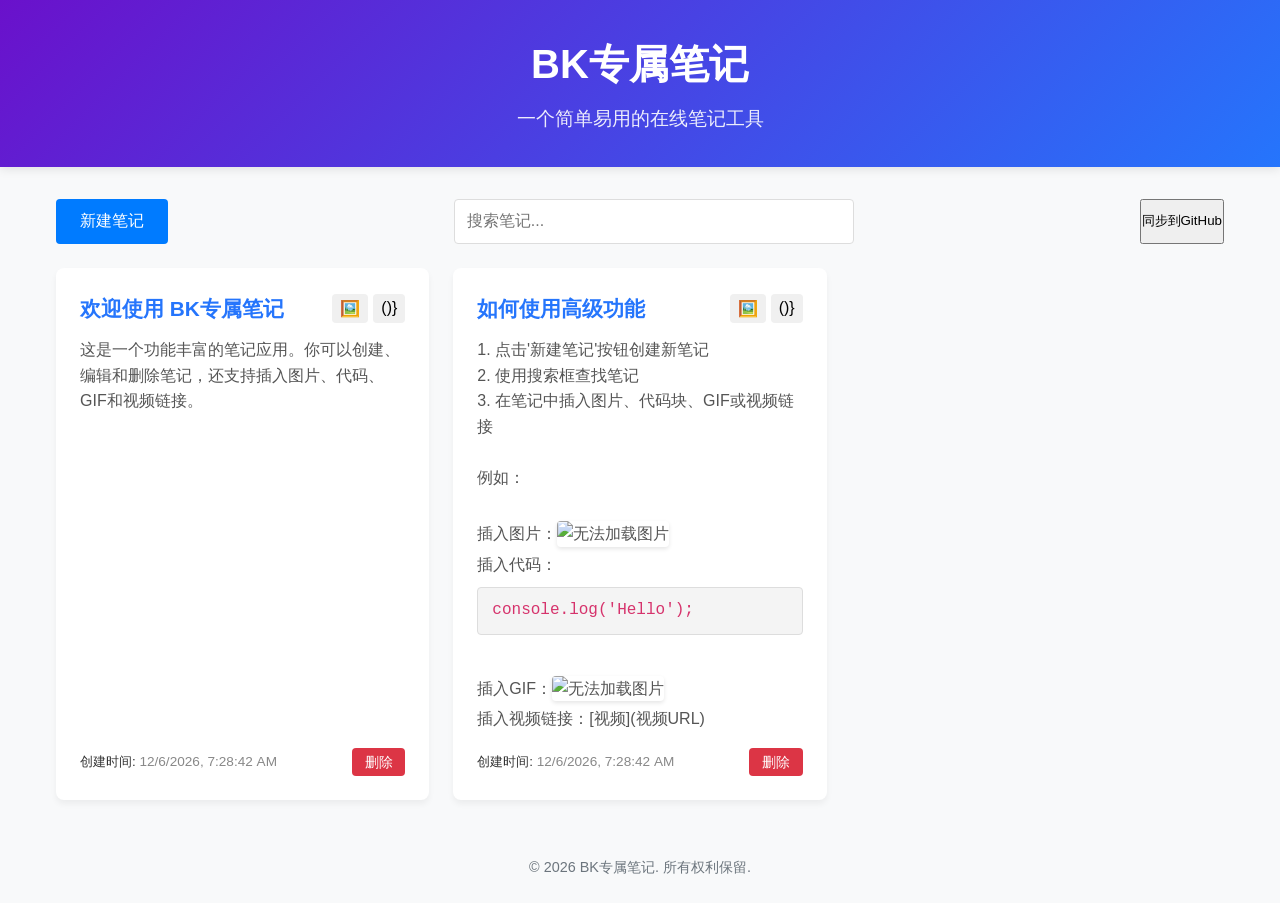
==== edit.html @ d9bf28ca "1.0.1.20260127框架" ====
<!DOCTYPE html>
<html lang="zh-CN">
<head>
    <meta charset="UTF-8">
    <meta name="viewport" content="width=device-width, initial-scale=1.0">
    <title>编辑笔记 - BK专属笔记</title>
    <link rel="stylesheet" href="css/style.css">
    <style>
        .editor-container {
            max-width: 800px;
            margin: 2rem auto;
            padding: 0 1rem;
        }

        .editor-header {
            display: flex;
            justify-content: space-between;
            margin-bottom: 1.5rem;
            align-items: center;
        }

        .editor-title {
            flex-grow: 1;
            font-size: 1.5rem;
            padding: 0.5rem;
            border: 2px solid #ddd;
            border-radius: 4px;
            margin-right: 1rem;
        }

        .editor-content {
            min-height: 400px;
            padding: 1rem;
            border: 2px solid #ddd;
            border-radius: 4px;
            margin-bottom: 1.5rem;
            line-height: 1.6;
        }

        .editor-toolbar {
            display: flex;
            gap: 10px;
            margin-bottom: 1rem;
            flex-wrap: wrap;
        }

        .editor-toolbar button {
            background: #f0f0f0;
            border: none;
            border-radius: 4px;
            padding: 8px 12px;
            cursor: pointer;
        }

        .editor-toolbar button:hover {
            background: #e0e0e0;
        }

        .save-btn {
            background: #007bff;
            color: white;
            border: none;
            padding: 0.75rem 1.5rem;
            border-radius: 4px;
            cursor: pointer;
            font-size: 1rem;
        }

        .save-btn:hover {
            background: #0069d9;
        }

        .back-btn {
            background: #6c757d;
            color: white;
            border: none;
            padding: 0.75rem 1.5rem;
            border-radius: 4px;
            cursor: pointer;
            font-size: 1rem;
            text-decoration: none;
            display: inline-block;
            margin-right: 10px;
        }

        .back-btn:hover {
            background: #5a6268;
        }

        .note-info {
            color: #6c757d;
            margin-bottom: 1rem;
        }
        
        #imageUploadInput {
            display: none;
        }
    </style>
</head>
<body>
    <header>
        <h1>BK专属笔记</h1>
        <p>一个简单易用的在线笔记工具</p>
    </header>

    <div class="editor-container">
        <a href="index.html" class="back-btn">返回列表</a>
        <button id="saveNote" class="save-btn">保存笔记</button>
        <button id="deleteNote" class="save-btn" style="background: #dc3545;">删除笔记</button>

        <div class="note-info">
            <small>创建时间: <span id="noteDate"></span></small>
        </div>

        <div class="editor-header">
            <input type="text" id="noteTitle" class="editor-title" placeholder="笔记标题">
        </div>

        <div class="editor-toolbar">
            <button id="insertImageBtn" title="插入图片">🖼️ 插入图片</button>
            <button id="uploadLocalImageBtn" title="上传本地图片">📁 上传本地图片</button>
            <input type="file" id="imageUploadInput" accept="image/*">
            <button id="insertCodeBtn" title="插入代码">()}</button>
            <button id="insertLinkBtn" title="插入链接">🔗</button>
        </div>

        <div id="editorContent" class="editor-content" contenteditable="true" placeholder="在此输入笔记内容..."></div>
    </div>

    <script>
        document.addEventListener('DOMContentLoaded', function() {
            // 获取URL参数中的笔记ID
            const urlParams = new URLSearchParams(window.location.search);
            const noteId = parseInt(urlParams.get('id'));

            if (!noteId) {
                alert('未找到笔记ID');
                window.location.href = 'index.html';
                return;
            }

            // 加载笔记数据
            let notes = JSON.parse(localStorage.getItem('notes')) || [];
            let note = notes.find(note => note.id === noteId);

            if (!note) {
                alert('未找到对应的笔记');
                window.location.href = 'index.html';
                return;
            }

            // 显示笔记数据
            document.getElementById('noteTitle').value = note.title;
            document.getElementById('editorContent').innerHTML = processContent(note.content);
            
            const date = new Date(note.date);
            document.getElementById('noteDate').textContent = date.toLocaleString();

            // 保存笔记
            document.getElementById('saveNote').addEventListener('click', function() {
                note.title = document.getElementById('noteTitle').value;
                note.content = document.getElementById('editorContent').innerText;
                note.date = new Date().toISOString();

                // 更新本地存储
                const updatedNotes = notes.map(n => n.id === noteId ? note : n);
                localStorage.setItem('notes', JSON.stringify(updatedNotes));

                alert('笔记已保存！');
            });

            // 插入图片功能
            document.getElementById('insertImageBtn').addEventListener('click', function() {
                const imageUrl = prompt('请输入图片URL:');
                if (imageUrl) {
                    insertImage(imageUrl);
                }
            });

            // 上传本地图片功能
            document.getElementById('uploadLocalImageBtn').addEventListener('click', function() {
                document.getElementById('imageUploadInput').click();
            });

            // 处理文件选择
            document.getElementById('imageUploadInput').addEventListener('change', function(e) {
                const file = e.target.files[0];
                if (file) {
                    if (!file.type.match('image.*')) {
                        alert('请选择图片文件！');
                        return;
                    }
                    
                    const reader = new FileReader();
                    reader.onload = function(e) {
                        const imageDataUrl = e.target.result;
                        insertImage(imageDataUrl);
                    };
                    reader.readAsDataURL(file);
                }
            });

            // 插入图片的通用函数
            function insertImage(src) {
                const contentDiv = document.getElementById('editorContent');
                const imgTag = `<img src="${src}" alt="插入的图片" style="max-width: 100%; margin: 10px 0; border-radius: 4px; box-shadow: 0 2px 4px rgba(0,0,0,0.1);">`;
                contentDiv.focus();
                
                // 在光标位置插入图片
                const selection = window.getSelection();
                if (selection.rangeCount > 0) {
                    const range = selection.getRangeAt(0);
                    const tempEl = document.createElement('div');
                    tempEl.innerHTML = imgTag;
                    
                    // 如果有选中内容，则替换它
                    range.deleteContents();
                    range.insertNode(tempEl.firstChild.cloneNode(true));
                } else {
                    // 如果没有选中内容，则在末尾添加
                    contentDiv.innerHTML += imgTag;
                }
            }

            // 插入代码功能
            document.getElementById('insertCodeBtn').addEventListener('click', function() {
                const codeContent = prompt('请输入代码内容:');
                if (codeContent) {
                    const contentDiv = document.getElementById('editorContent');
                    const codeTag = `<pre><code>${codeContent}</code></pre>`;
                    contentDiv.focus();
                    
                    // 在光标位置插入代码
                    const selection = window.getSelection();
                    if (selection.rangeCount > 0) {
                        const range = selection.getRangeAt(0);
                        const tempEl = document.createElement('div');
                        tempEl.innerHTML = codeTag;
                        
                        // 如果有选中内容，则替换它
                        range.deleteContents();
                        range.insertNode(tempEl.firstChild.cloneNode(true));
                    } else {
                        // 如果没有选中内容，则在末尾添加
                        contentDiv.innerHTML += codeTag;
                    }
                }
            });

            // 插入链接功能
            document.getElementById('insertLinkBtn').addEventListener('click', function() {
                const linkUrl = prompt('请输入链接URL:');
                const linkText = prompt('请输入链接文本:');
                if (linkUrl && linkText) {
                    const contentDiv = document.getElementById('editorContent');
                    const linkTag = `<a href="${linkUrl}" target="_blank">${linkText}</a>`;
                    contentDiv.focus();
                    
                    // 在光标位置插入链接
                    const selection = window.getSelection();
                    if (selection.rangeCount > 0) {
                        const range = selection.getRangeAt(0);
                        const textNode = document.createTextNode(linkTag);
                        
                        // 如果有选中内容，则替换它
                        range.deleteContents();
                        range.insertNode(textNode);
                    } else {
                        // 如果没有选中内容，则在末尾添加
                        contentDiv.innerHTML += ` ${linkTag}`;
                    }
                }
            });

            // 处理内容中的Markdown语法
            function processContent(content) {
                // 处理代码块
                content = content.replace(/```(\w*)\n([\s\S]*?)```/g, '<pre><code class="$1">$2</code></pre>');
                
                // 处理行内代码
                content = content.replace(/`(.*?)`/g, '<code>$1</code>');
                
                // 处理图片和GIF（包括本地图片数据URL）
                content = content.replace(/!\[(.*?)\]\((.*?)\)/g, '<img src="$2" alt="$1" title="$1" style="max-width: 100%; margin: 10px 0; border-radius: 4px; box-shadow: 0 2px 4px rgba(0,0,0,0.1);" onError="this.onerror=null;this.src=\'\';this.alt=\'无法加载图片\';">');
                
                // 处理视频链接
                content = content.replace(/\[(.*?)\]\((https?:\/\/.*?\.(mp4|webm|ogg))\)/g, '<video controls width="100%"><source src="$2" type="video/$3">您的浏览器不支持视频标签。</video>');
                
                // 处理普通链接
                content = content.replace(/\[(.*?)\]\((https?:\/\/.*?)\)/g, '<a href="$2" target="_blank">$1</a>');
                
                // 处理换行
                content = content.replace(/\n/g, '<br>');
                
                return content;
            }

            // 删除笔记功能
            document.getElementById('deleteNote').addEventListener('click', function() {
                if (confirm('确定要删除这篇笔记吗？此操作不可撤销！')) {
                    const updatedNotes = notes.filter(n => n.id !== noteId);
                    localStorage.setItem('notes', JSON.stringify(updatedNotes));
                    alert('笔记已删除！');
                    window.location.href = 'index.html';
                }
            });
        });
    </script>
</body>
</html>
---- css/style.css ----
/* BK专属笔记网站基础样式 */
* {
    margin: 0;
    padding: 0;
    box-sizing: border-box;
}

body {
    font-family: 'Segoe UI', Tahoma, Geneva, Verdana, sans-serif;
    line-height: 1.6;
    color: #333;
    background-color: #f8f9fa;
}

header {
    background: linear-gradient(135deg, #6a11cb 0%, #2575fc 100%);
    color: white;
    text-align: center;
    padding: 2rem 0;
    box-shadow: 0 2px 10px rgba(0,0,0,0.1);
}

header h1 {
    font-size: 2.5rem;
    margin-bottom: 0.5rem;
}

header p {
    font-size: 1.2rem;
    opacity: 0.9;
}

main {
    max-width: 1200px;
    margin: 2rem auto;
    padding: 0 1rem;
}

.controls {
    display: flex;
    justify-content: space-between;
    margin-bottom: 1.5rem;
    flex-wrap: wrap;
    gap: 1rem;
}

#newNote, #backupToGithub {
    background: #007bff;
    color: white;
    border: none;
    padding: 0.75rem 1.5rem;
    border-radius: 4px;
    cursor: pointer;
    font-size: 1rem;
    transition: background 0.3s;
}

#newNote:hover, #backupToGithub:hover {
    background: #0069d9;
}

#backupToGithub {
    background: #28a745;
}

#backupToGithub:hover {
    background: #218838;
}

#searchNotes {
    flex-grow: 1;
    max-width: 400px;
    padding: 0.75rem;
    border: 1px solid #ddd;
    border-radius: 4px;
    font-size: 1rem;
}

#notesContainer {
    display: grid;
    grid-template-columns: repeat(auto-fill, minmax(300px, 1fr));
    gap: 1.5rem;
}

.note {
    background: white;
    border-radius: 8px;
    padding: 1.5rem;
    box-shadow: 0 4px 6px rgba(0,0,0,0.05);
    transition: transform 0.3s, box-shadow 0.3s;
    display: flex;
    flex-direction: column;
}

.note:hover {
    transform: translateY(-5px);
    box-shadow: 0 6px 12px rgba(0,0,0,0.1);
}

.note-header {
    display: flex;
    justify-content: space-between;
    align-items: center;
    margin-bottom: 0.75rem;
}

.note-title {
    color: #2575fc;
    margin-bottom: 0;
    font-size: 1.3rem;
    flex-grow: 1;
    margin-right: 10px;
}

.note-toolbar {
    display: flex;
    gap: 5px;
}

.note-toolbar button {
    background: #f0f0f0;
    border: none;
    border-radius: 4px;
    padding: 5px 8px;
    cursor: pointer;
    font-size: 1rem;
}

.note-toolbar button:hover {
    background: #e0e0e0;
}

.note-content {
    flex-grow: 1;
    margin-bottom: 1rem;
    color: #555;
    overflow-wrap: break-word;
    min-height: 100px;
    outline: none;
}

.note-content img {
    max-width: 100%;
    border-radius: 4px;
    margin: 5px 0;
    box-shadow: 0 2px 4px rgba(0,0,0,0.1);
}

.note-content video {
    max-width: 100%;
    margin: 5px 0;
}

.note-content pre {
    background-color: #f4f4f4;
    border: 1px solid #ddd;
    border-radius: 4px;
    padding: 10px;
    margin: 10px 0;
    overflow-x: auto;
    font-family: 'Courier New', monospace;
}

.note-content code {
    font-family: 'Courier New', monospace;
    background-color: #f4f4f4;
    padding: 2px 4px;
    border-radius: 3px;
    color: #d6336c;
}

.note-content a {
    color: #007bff;
    text-decoration: none;
}

.note-content a:hover {
    text-decoration: underline;
}

.note-actions {
    display: flex;
    justify-content: space-between;
    align-items: center;
}

.delete-note {
    background: #dc3545;
    color: white;
    border: none;
    padding: 0.3rem 0.8rem;
    border-radius: 4px;
    cursor: pointer;
    font-size: 0.9rem;
}

.delete-note:hover {
    background: #c82333;
}

.note .date {
    color: #888;
    font-size: 0.85rem;
    text-align: right;
}

.no-notes {
    text-align: center;
    font-size: 1.2rem;
    color: #6c757d;
    padding: 2rem;
}

footer {
    text-align: center;
    padding: 1.5rem;
    color: #6c757d;
    font-size: 0.9rem;
    margin-top: 2rem;
}

@media (max-width: 768px) {
    .controls {
        flex-direction: column;
    }
    
    #searchNotes {
        max-width: 100%;
    }
    
    #notesContainer {
        grid-template-columns: 1fr;
    }
}
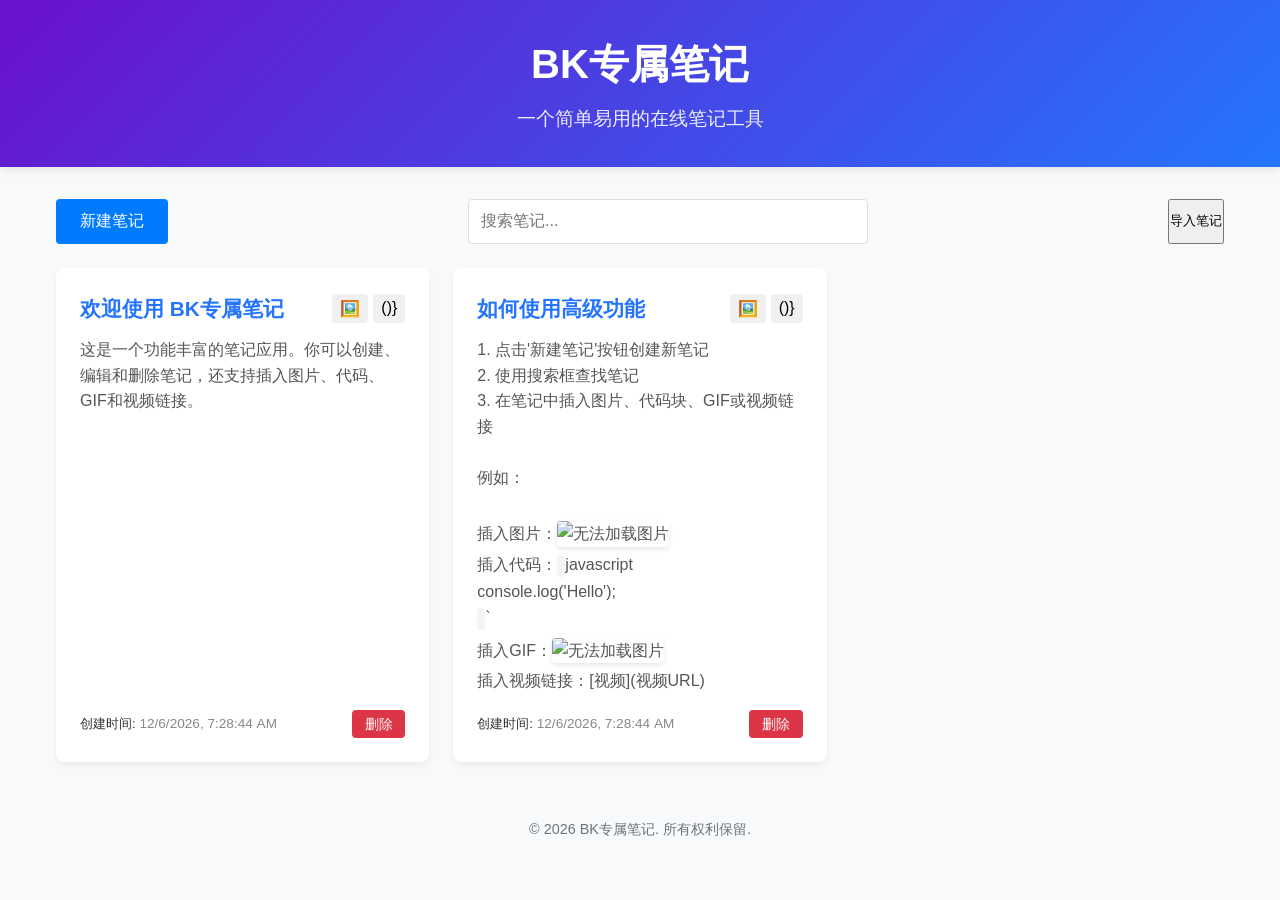
==== commit 72d44d50: "完善功能" ====
--- a/edit.html
+++ b/edit.html
@@ -5,6 +5,7 @@
     <meta name="viewport" content="width=device-width, initial-scale=1.0">
     <title>编辑笔记 - BK专属笔记</title>
     <link rel="stylesheet" href="css/style.css">
+    <link href="https://cdn.quilljs.com/1.3.6/quill.snow.css" rel="stylesheet">
     <style>
         .editor-container {
             max-width: 800px;
@@ -28,32 +29,20 @@
             margin-right: 1rem;
         }
 
-        .editor-content {
+        .ql-editor {
             min-height: 400px;
-            padding: 1rem;
+            font-size: 1rem;
+            line-height: 1.6;
+        }
+
+        .ql-container {
             border: 2px solid #ddd;
             border-radius: 4px;
-            margin-bottom: 1.5rem;
-            line-height: 1.6;
-        }
-
-        .editor-toolbar {
-            display: flex;
-            gap: 10px;
-            margin-bottom: 1rem;
-            flex-wrap: wrap;
-        }
-
-        .editor-toolbar button {
-            background: #f0f0f0;
-            border: none;
-            border-radius: 4px;
-            padding: 8px 12px;
-            cursor: pointer;
-        }
-
-        .editor-toolbar button:hover {
-            background: #e0e0e0;
+        }
+
+        .ql-toolbar {
+            border: 2px solid #ddd !important;
+            border-radius: 4px 4px 0 0 !important;
         }
 
         .save-btn {
@@ -87,6 +76,20 @@
             background: #5a6268;
         }
 
+        .delete-btn {
+            background: #dc3545;
+            color: white;
+            border: none;
+            padding: 0.75rem 1.5rem;
+            border-radius: 4px;
+            cursor: pointer;
+            font-size: 1rem;
+        }
+
+        .delete-btn:hover {
+            background: #c82333;
+        }
+
         .note-info {
             color: #6c757d;
             margin-bottom: 1rem;
@@ -95,6 +98,20 @@
         #imageUploadInput {
             display: none;
         }
+        
+        .toolbar-button {
+            background: #f0f0f0;
+            border: none;
+            border-radius: 4px;
+            padding: 8px 12px;
+            cursor: pointer;
+            margin: 0 2px;
+        }
+        
+        .toolbar-button:hover {
+            background: #e0e0e0;
+        }
+        
     </style>
 </head>
 <body>
@@ -106,7 +123,8 @@
     <div class="editor-container">
         <a href="index.html" class="back-btn">返回列表</a>
         <button id="saveNote" class="save-btn">保存笔记</button>
-        <button id="deleteNote" class="save-btn" style="background: #dc3545;">删除笔记</button>
+        <button id="deleteNote" class="delete-btn">删除笔记</button>
+        <button id="exportNote" class="save-btn" style="background: #28a745;">导出笔记</button>
 
         <div class="note-info">
             <small>创建时间: <span id="noteDate"></span></small>
@@ -116,17 +134,42 @@
             <input type="text" id="noteTitle" class="editor-title" placeholder="笔记标题">
         </div>
 
-        <div class="editor-toolbar">
-            <button id="insertImageBtn" title="插入图片">🖼️ 插入图片</button>
-            <button id="uploadLocalImageBtn" title="上传本地图片">📁 上传本地图片</button>
-            <input type="file" id="imageUploadInput" accept="image/*">
-            <button id="insertCodeBtn" title="插入代码">()}</button>
-            <button id="insertLinkBtn" title="插入链接">🔗</button>
+        <div id="toolbar">
+            <span class="ql-formats">
+                <select class="ql-header">
+                    <option value="1">标题1</option>
+                    <option value="2">标题2</option>
+                    <option value="3">标题3</option>
+                    <option value="4">标题4</option>
+                    <option value="5">标题5</option>
+                    <option value="6">标题6</option>
+                    <option selected>正文</option>
+                </select>
+            </span>
+            <span class="ql-formats">
+                <button class="ql-bold"></button>
+                <button class="ql-italic"></button>
+                <button class="ql-underline"></button>
+                <button class="ql-strike"></button>
+            </span>
+            <span class="ql-formats">
+                <button class="ql-list" value="ordered"></button>
+                <button class="ql-list" value="bullet"></button>
+            </span>
+            <span class="ql-formats">
+                <button class="ql-link"></button>
+                <button class="ql-image"></button>
+                <button class="ql-video"></button>
+            </span>
+            <span class="ql-formats">
+                <button class="ql-clean"></button>
+            </span>
         </div>
-
-        <div id="editorContent" class="editor-content" contenteditable="true" placeholder="在此输入笔记内容..."></div>
+        <div id="editor" style="border: 2px solid #ddd; border-radius: 4px; border-top: none;"></div>
     </div>
 
+    <script src="https://cdn.quilljs.com/1.3.6/quill.min.js"></script>
+    <script src="https://cdnjs.cloudflare.com/ajax/libs/jszip/3.10.1/jszip.min.js"></script>
     <script>
         document.addEventListener('DOMContentLoaded', function() {
             // 获取URL参数中的笔记ID
@@ -149,9 +192,17 @@
                 return;
             }
 
+            // 初始化Quill编辑器
+            const quill = new Quill('#editor', {
+                modules: {
+                    toolbar: '#toolbar',
+                },
+                theme: 'snow'
+            });
+
             // 显示笔记数据
             document.getElementById('noteTitle').value = note.title;
-            document.getElementById('editorContent').innerHTML = processContent(note.content);
+            quill.root.innerHTML = note.content;
             
             const date = new Date(note.date);
             document.getElementById('noteDate').textContent = date.toLocaleString();
@@ -159,7 +210,7 @@
             // 保存笔记
             document.getElementById('saveNote').addEventListener('click', function() {
                 note.title = document.getElementById('noteTitle').value;
-                note.content = document.getElementById('editorContent').innerText;
+                note.content = quill.root.innerHTML; // 使用innerHTML而不是innerText，以保留HTML格式
                 note.date = new Date().toISOString();
 
                 // 更新本地存储
@@ -169,133 +220,7 @@
                 alert('笔记已保存！');
             });
 
-            // 插入图片功能
-            document.getElementById('insertImageBtn').addEventListener('click', function() {
-                const imageUrl = prompt('请输入图片URL:');
-                if (imageUrl) {
-                    insertImage(imageUrl);
-                }
-            });
-
-            // 上传本地图片功能
-            document.getElementById('uploadLocalImageBtn').addEventListener('click', function() {
-                document.getElementById('imageUploadInput').click();
-            });
-
-            // 处理文件选择
-            document.getElementById('imageUploadInput').addEventListener('change', function(e) {
-                const file = e.target.files[0];
-                if (file) {
-                    if (!file.type.match('image.*')) {
-                        alert('请选择图片文件！');
-                        return;
-                    }
-                    
-                    const reader = new FileReader();
-                    reader.onload = function(e) {
-                        const imageDataUrl = e.target.result;
-                        insertImage(imageDataUrl);
-                    };
-                    reader.readAsDataURL(file);
-                }
-            });
-
-            // 插入图片的通用函数
-            function insertImage(src) {
-                const contentDiv = document.getElementById('editorContent');
-                const imgTag = `<img src="${src}" alt="插入的图片" style="max-width: 100%; margin: 10px 0; border-radius: 4px; box-shadow: 0 2px 4px rgba(0,0,0,0.1);">`;
-                contentDiv.focus();
-                
-                // 在光标位置插入图片
-                const selection = window.getSelection();
-                if (selection.rangeCount > 0) {
-                    const range = selection.getRangeAt(0);
-                    const tempEl = document.createElement('div');
-                    tempEl.innerHTML = imgTag;
-                    
-                    // 如果有选中内容，则替换它
-                    range.deleteContents();
-                    range.insertNode(tempEl.firstChild.cloneNode(true));
-                } else {
-                    // 如果没有选中内容，则在末尾添加
-                    contentDiv.innerHTML += imgTag;
-                }
-            }
-
-            // 插入代码功能
-            document.getElementById('insertCodeBtn').addEventListener('click', function() {
-                const codeContent = prompt('请输入代码内容:');
-                if (codeContent) {
-                    const contentDiv = document.getElementById('editorContent');
-                    const codeTag = `<pre><code>${codeContent}</code></pre>`;
-                    contentDiv.focus();
-                    
-                    // 在光标位置插入代码
-                    const selection = window.getSelection();
-                    if (selection.rangeCount > 0) {
-                        const range = selection.getRangeAt(0);
-                        const tempEl = document.createElement('div');
-                        tempEl.innerHTML = codeTag;
-                        
-                        // 如果有选中内容，则替换它
-                        range.deleteContents();
-                        range.insertNode(tempEl.firstChild.cloneNode(true));
-                    } else {
-                        // 如果没有选中内容，则在末尾添加
-                        contentDiv.innerHTML += codeTag;
-                    }
-                }
-            });
-
-            // 插入链接功能
-            document.getElementById('insertLinkBtn').addEventListener('click', function() {
-                const linkUrl = prompt('请输入链接URL:');
-                const linkText = prompt('请输入链接文本:');
-                if (linkUrl && linkText) {
-                    const contentDiv = document.getElementById('editorContent');
-                    const linkTag = `<a href="${linkUrl}" target="_blank">${linkText}</a>`;
-                    contentDiv.focus();
-                    
-                    // 在光标位置插入链接
-                    const selection = window.getSelection();
-                    if (selection.rangeCount > 0) {
-                        const range = selection.getRangeAt(0);
-                        const textNode = document.createTextNode(linkTag);
-                        
-                        // 如果有选中内容，则替换它
-                        range.deleteContents();
-                        range.insertNode(textNode);
-                    } else {
-                        // 如果没有选中内容，则在末尾添加
-                        contentDiv.innerHTML += ` ${linkTag}`;
-                    }
-                }
-            });
-
-            // 处理内容中的Markdown语法
-            function processContent(content) {
-                // 处理代码块
-                content = content.replace(/```(\w*)\n([\s\S]*?)```/g, '<pre><code class="$1">$2</code></pre>');
-                
-                // 处理行内代码
-                content = content.replace(/`(.*?)`/g, '<code>$1</code>');
-                
-                // 处理图片和GIF（包括本地图片数据URL）
-                content = content.replace(/!\[(.*?)\]\((.*?)\)/g, '<img src="$2" alt="$1" title="$1" style="max-width: 100%; margin: 10px 0; border-radius: 4px; box-shadow: 0 2px 4px rgba(0,0,0,0.1);" onError="this.onerror=null;this.src=\'\';this.alt=\'无法加载图片\';">');
-                
-                // 处理视频链接
-                content = content.replace(/\[(.*?)\]\((https?:\/\/.*?\.(mp4|webm|ogg))\)/g, '<video controls width="100%"><source src="$2" type="video/$3">您的浏览器不支持视频标签。</video>');
-                
-                // 处理普通链接
-                content = content.replace(/\[(.*?)\]\((https?:\/\/.*?)\)/g, '<a href="$2" target="_blank">$1</a>');
-                
-                // 处理换行
-                content = content.replace(/\n/g, '<br>');
-                
-                return content;
-            }
-
-            // 删除笔记功能
+            // 删除笔记
             document.getElementById('deleteNote').addEventListener('click', function() {
                 if (confirm('确定要删除这篇笔记吗？此操作不可撤销！')) {
                     const updatedNotes = notes.filter(n => n.id !== noteId);
@@ -304,6 +229,127 @@
                     window.location.href = 'index.html';
                 }
             });
+            
+            // 导出单个笔记为ZIP格式
+            document.getElementById('exportNote').addEventListener('click', function() {
+                let noteContent = quill.root.innerHTML; // 使用let以便修改
+                const noteTitle = document.getElementById('noteTitle').value || '未命名笔记';
+                
+                // 创建临时容器处理图片
+                const container = document.createElement('div');
+                container.innerHTML = noteContent;
+                container.style.display = 'none';
+                document.body.appendChild(container);
+                
+                // 查找所有图片元素
+                const images = container.querySelectorAll('img');
+                const imageFilenames = [];
+                
+                images.forEach((img, index) => {
+                    const src = img.src;
+                    // 检查是否是data URL
+                    if (src.startsWith('data:')) {
+                        // 提取扩展名
+                        const mimeMatch = src.match(/^data:image\/([^;]+)/);
+                        if (mimeMatch) {
+                            const ext = mimeMatch[1].split('+')[0]; // 处理像 image/jpeg;jpeg 这样的情况
+                            const filename = `image_${index+1}.${ext}`;
+                            imageFilenames.push({ original: src, filename: filename });
+                            
+                            // 替换内容中的图片引用
+                            noteContent = noteContent.replace(src, `./images/${filename}`);
+                        }
+                    }
+                });
+                
+                // 创建ZIP
+                const zip = new JSZip();
+                const noteFolder = zip.folder(noteTitle.replace(/[<>:"/\\|?*]/g, '_'));
+                
+                // 添加图片到images文件夹
+                if (imageFilenames.length > 0) {
+                    const imagesFolder = noteFolder.folder('images');
+                    
+                    imageFilenames.forEach(imgInfo => {
+                        // 解码data URL并添加到ZIP
+                        const base64Data = imgInfo.original.split(',')[1];
+                        if (base64Data) {
+                            try {
+                                const byteCharacters = atob(base64Data);
+                                const byteNumbers = new Array(byteCharacters.length);
+                                for (let i = 0; i < byteCharacters.length; i++) {
+                                    byteNumbers[i] = byteCharacters.charCodeAt(i);
+                                }
+                                const byteArray = new Uint8Array(byteNumbers);
+                                
+                                imagesFolder.file(imgInfo.filename, byteArray, { binary: true });
+                            } catch (e) {
+                                console.error('Error processing image:', imgInfo.filename, e);
+                            }
+                        }
+                    });
+                }
+                
+                // 生成Markdown内容
+                const markdownContent = `# ${noteTitle}\n\n创建时间: ${new Date(note.date).toLocaleString()}\n\n${noteContent}`;
+                
+                // 添加Markdown文件
+                noteFolder.file(`${noteTitle.replace(/[<>:"/\\|?*]/g, '_')}.md`, markdownContent);
+                
+                // 生成并下载ZIP
+                zip.generateAsync({ type: 'blob' })
+                    .then(function(content) {
+                        // 创建下载链接
+                        const url = URL.createObjectURL(content);
+                        const link = document.createElement('a');
+                        link.href = url;
+                        link.download = `${noteTitle.replace(/[<>:"/\\|?*]/g, '_')}_note.zip`;
+                        link.click();
+                        
+                        // 释放URL对象
+                        setTimeout(() => {
+                            URL.revokeObjectURL(url);
+                        }, 100);
+                        
+                        alert(`笔记已导出为ZIP格式，包含Markdown文件和图片资源。`);
+                    });
+                
+                // 清理临时容器
+                document.body.removeChild(container);
+            });
+            
+            // 当标题改变时自动保存
+            document.getElementById('noteTitle').addEventListener('input', debounce(function() {
+                note.title = this.value;
+                updateNoteInStorage();
+            }, 1000));
+            
+            // 编辑器内容改变时自动保存
+            quill.on('text-change', debounce(function(delta, oldDelta, source) {
+                if (source === 'user') {
+                    note.content = quill.root.innerHTML;
+                    updateNoteInStorage();
+                }
+            }, 1000));
+            
+            // 防抖函数
+            function debounce(func, wait) {
+                let timeout;
+                return function executedFunction(...args) {
+                    const later = () => {
+                        clearTimeout(timeout);
+                        func(...args);
+                    };
+                    clearTimeout(timeout);
+                    timeout = setTimeout(later, wait);
+                };
+            }
+            
+            // 更新笔记到存储的辅助函数
+            function updateNoteInStorage() {
+                const updatedNotes = notes.map(n => n.id === noteId ? note : n);
+                localStorage.setItem('notes', JSON.stringify(updatedNotes));
+            }
         });
     </script>
 </body>
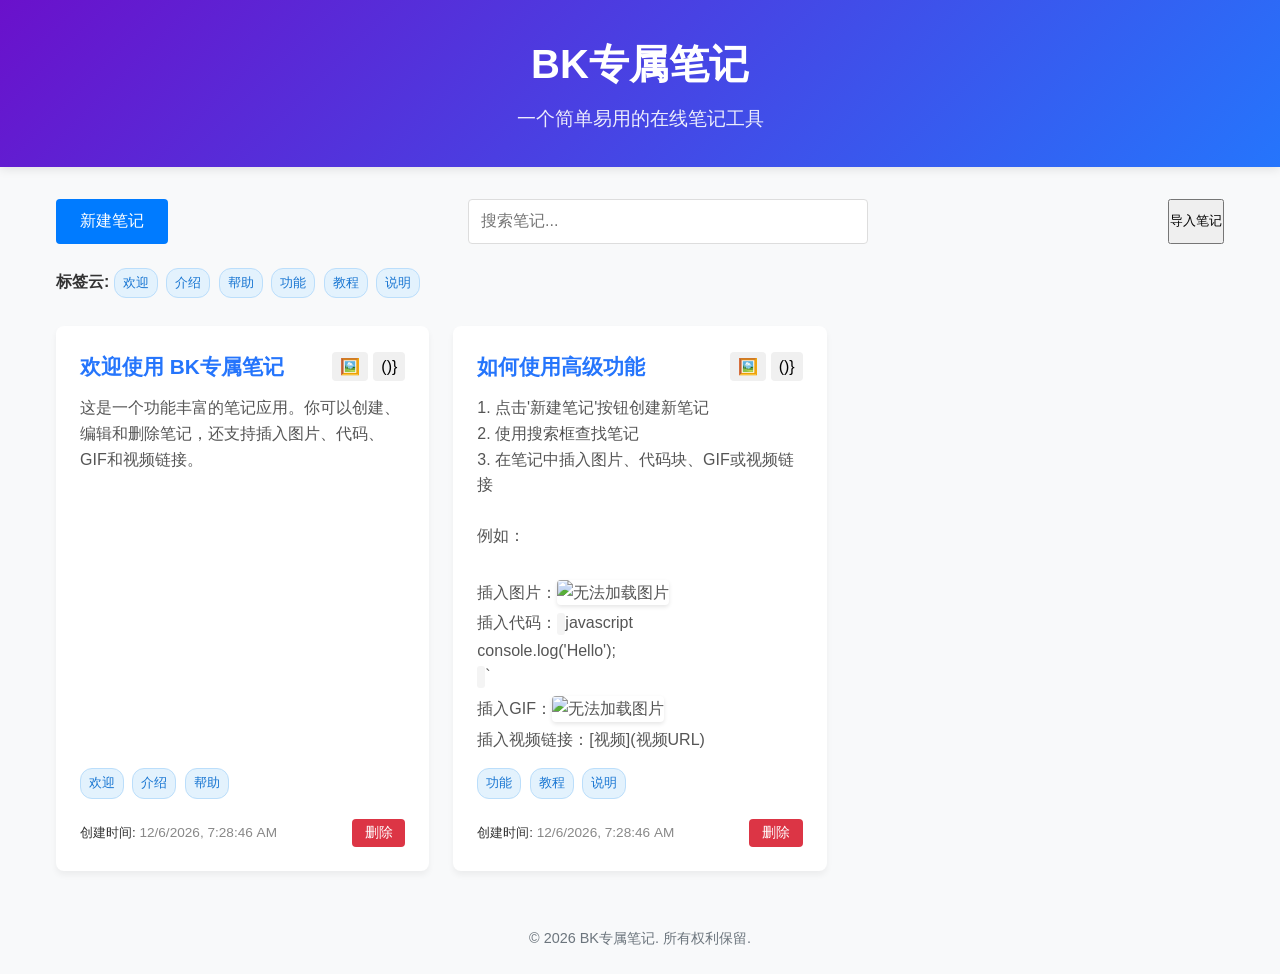
==== commit 0dd9909a: "增加tag功能" ====
--- a/edit.html
+++ b/edit.html
@@ -112,6 +112,48 @@
             background: #e0e0e0;
         }
         
+        .tags-container {
+            margin-bottom: 1rem;
+        }
+        
+        .tags-input-container {
+            display: flex;
+            flex-wrap: wrap;
+            gap: 0.5rem;
+            margin-bottom: 0.5rem;
+        }
+        
+        .tag-input {
+            flex-grow: 1;
+            padding: 0.5rem;
+            border: 1px solid #ddd;
+            border-radius: 4px;
+            font-size: 1rem;
+        }
+        
+        .tag-item {
+            display: inline-block;
+            background-color: #e3f2fd;
+            color: #1976d2;
+            padding: 0.25rem 0.5rem;
+            border-radius: 12px;
+            font-size: 0.8rem;
+            margin: 0 0.25rem 0.25rem 0;
+            cursor: pointer;
+            transition: all 0.3s ease;
+            border: 1px solid #bbdefb;
+        }
+        
+        .tag-item:hover {
+            background-color: #bbdefb;
+            transform: translateY(-1px);
+        }
+        
+        .remove-tag {
+            margin-left: 0.5rem;
+            color: #f44336;
+            cursor: pointer;
+        }
     </style>
 </head>
 <body>
@@ -132,6 +174,15 @@
 
         <div class="editor-header">
             <input type="text" id="noteTitle" class="editor-title" placeholder="笔记标题">
+        </div>
+
+        <!-- 标签编辑区域 -->
+        <div class="tags-container">
+            <label for="tagInput"><strong>标签:</strong></label>
+            <div class="tags-input-container">
+                <input type="text" id="tagInput" class="tag-input" placeholder="输入标签，回车添加...">
+                <div id="tagsList" class="tags-list"></div>
+            </div>
         </div>
 
         <div id="toolbar">
@@ -206,6 +257,60 @@
             
             const date = new Date(note.date);
             document.getElementById('noteDate').textContent = date.toLocaleString();
+            
+            // 初始化标签功能
+            const tagInput = document.getElementById('tagInput');
+            const tagsList = document.getElementById('tagsList');
+            
+            // 如果笔记没有tags属性，初始化为空数组
+            if (!note.hasOwnProperty('tags')) {
+                note.tags = [];
+            }
+            
+            // 渲染当前标签
+            function renderTags() {
+                tagsList.innerHTML = '';
+                if (note.tags && note.tags.length > 0) {
+                    note.tags.forEach(tag => {
+                        const tagSpan = document.createElement('span');
+                        tagSpan.className = 'tag-item';
+                        tagSpan.innerHTML = `${tag} <span class="remove-tag" data-tag="${tag}">×</span>`;
+                        tagsList.appendChild(tagSpan);
+                    });
+                    
+                    // 为删除按钮添加事件
+                    document.querySelectorAll('.remove-tag').forEach(removeBtn => {
+                        removeBtn.addEventListener('click', function() {
+                            const tagToRemove = this.getAttribute('data-tag');
+                            note.tags = note.tags.filter(tag => tag !== tagToRemove);
+                            renderTags();
+                            updateNoteInStorage();
+                        });
+                    });
+                } else {
+                    tagsList.innerHTML = '<span class="no-tags">暂无标签</span>';
+                }
+            }
+            
+            // 添加标签
+            function addTag(tag) {
+                if (tag && !note.tags.includes(tag)) {
+                    note.tags.push(tag);
+                    renderTags();
+                    updateNoteInStorage();
+                    tagInput.value = '';
+                }
+            }
+            
+            // 输入框回车添加标签
+            tagInput.addEventListener('keypress', function(e) {
+                if (e.key === 'Enter' && this.value.trim()) {
+                    addTag(this.value.trim());
+                }
+            });
+            
+            // 初始化标签显示
+            renderTags();
 
             // 保存笔记
             document.getElementById('saveNote').addEventListener('click', function() {
@@ -293,6 +398,11 @@
                 // 生成Markdown内容
                 const markdownContent = `# ${noteTitle}\n\n创建时间: ${new Date(note.date).toLocaleString()}\n\n${noteContent}`;
                 
+                // 添加标签信息到导出内容
+                if (note.tags && note.tags.length > 0) {
+                    markdownContent += `\n\n标签: ${note.tags.join(', ')}`;
+                }
+                
                 // 添加Markdown文件
                 noteFolder.file(`${noteTitle.replace(/[<>:"/\\|?*]/g, '_')}.md`, markdownContent);
                 
@@ -324,6 +434,13 @@
                 updateNoteInStorage();
             }, 1000));
             
+            // 标签输入变化时自动保存
+            document.getElementById('tagInput').addEventListener('blur', function() {
+                if (this.value.trim()) {
+                    addTag(this.value.trim());
+                }
+            });
+            
             // 编辑器内容改变时自动保存
             quill.on('text-change', debounce(function(delta, oldDelta, source) {
                 if (source === 'user') {
--- a/css/style.css
+++ b/css/style.css
@@ -176,6 +176,34 @@
 
 .note-content a:hover {
     text-decoration: underline;
+}
+
+.note-tags {
+    margin-bottom: 1rem;
+}
+
+.tag {
+    display: inline-block;
+    background-color: #e3f2fd;
+    color: #1976d2;
+    padding: 0.25rem 0.5rem;
+    border-radius: 12px;
+    font-size: 0.8rem;
+    margin: 0 0.25rem 0.25rem 0;
+    cursor: pointer;
+    transition: all 0.3s ease;
+    border: 1px solid #bbdefb;
+}
+
+.tag:hover {
+    background-color: #bbdefb;
+    transform: translateY(-1px);
+}
+
+.no-tags {
+    color: #999;
+    font-style: italic;
+    font-size: 0.8rem;
 }
 
 .note-actions {
